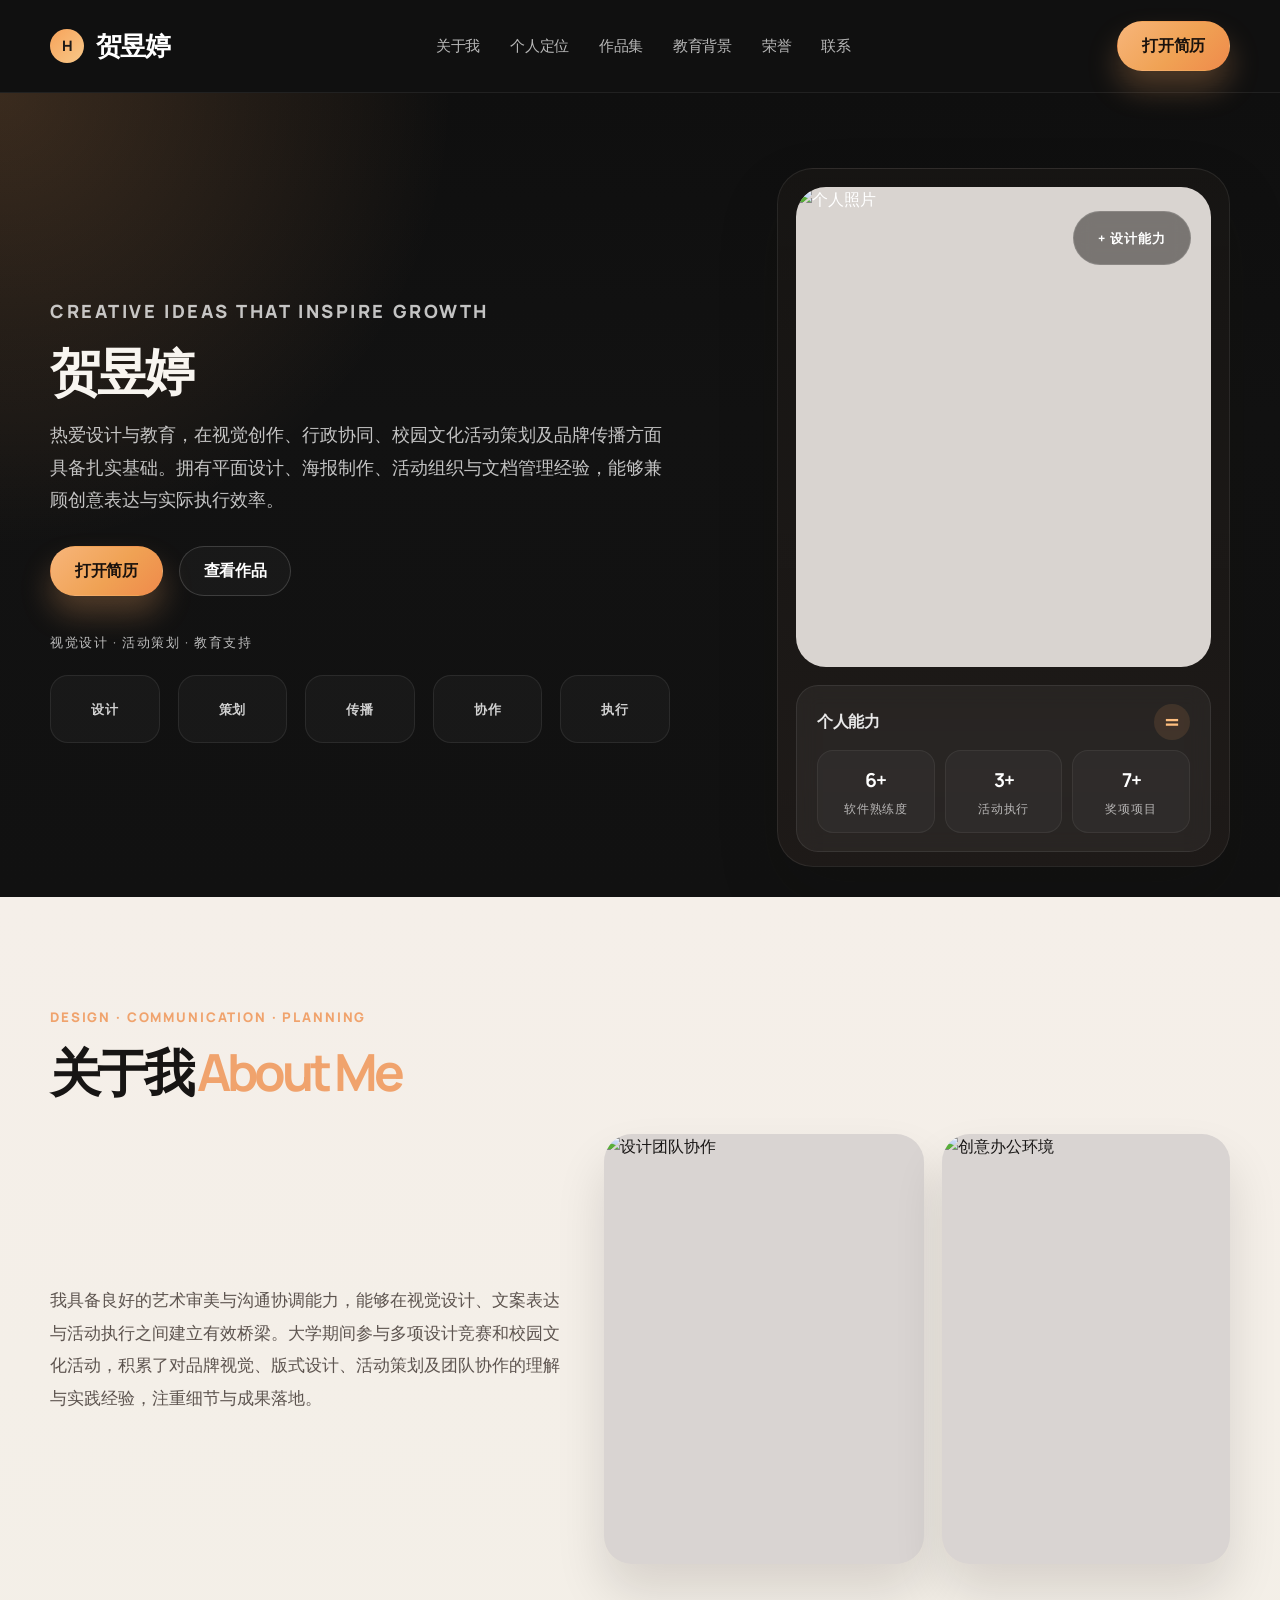
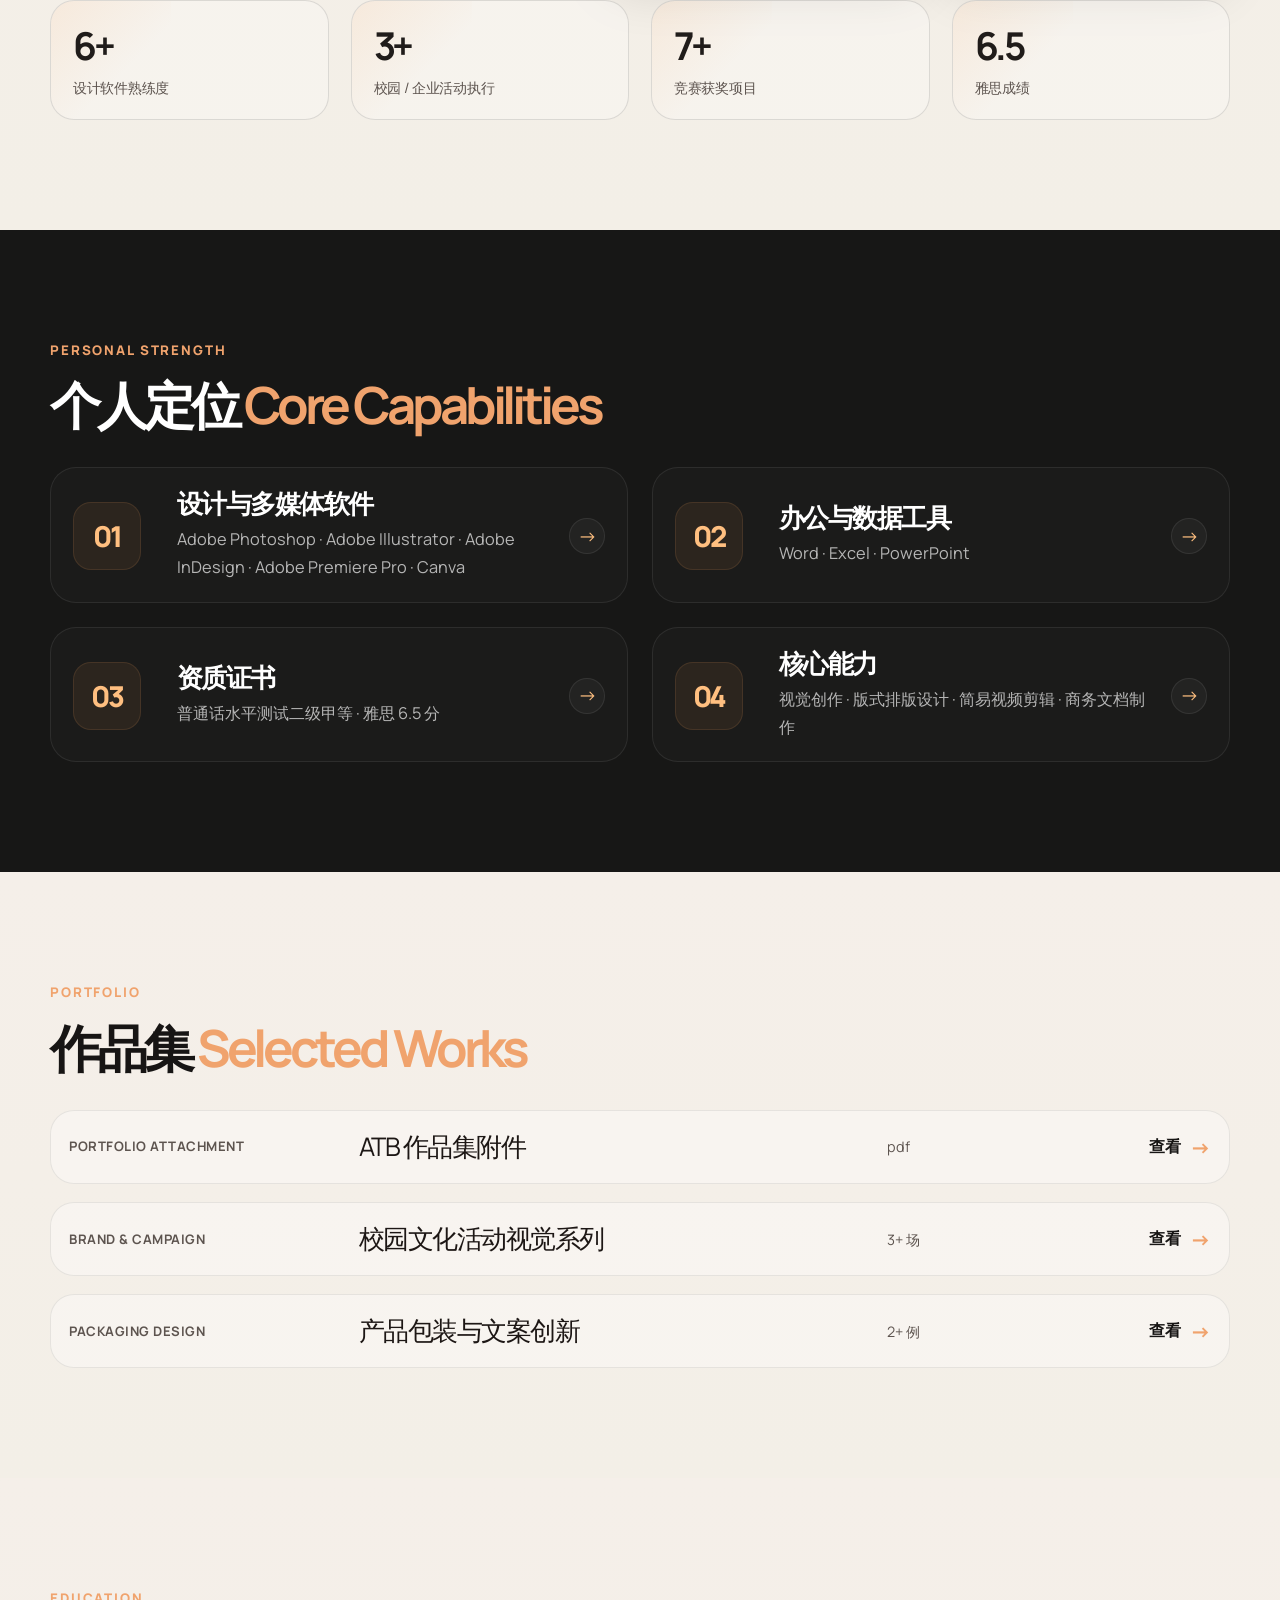
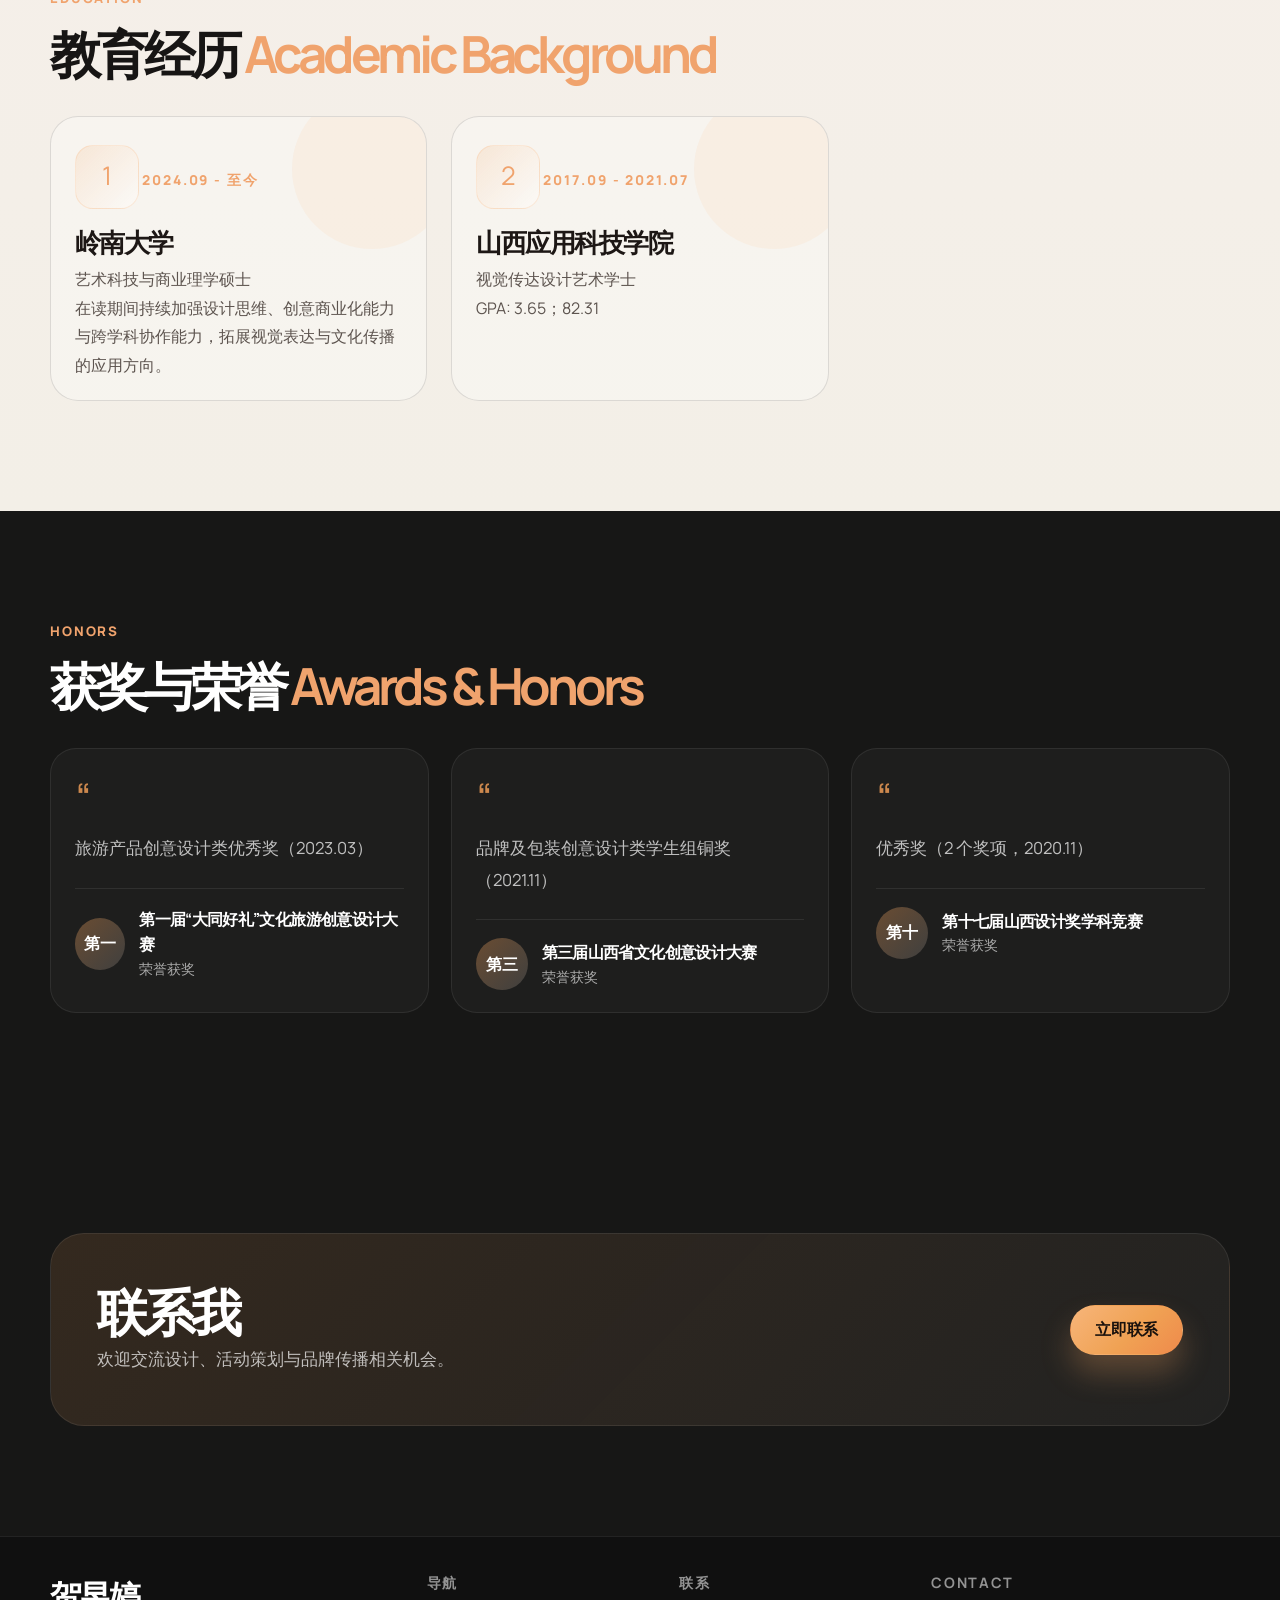
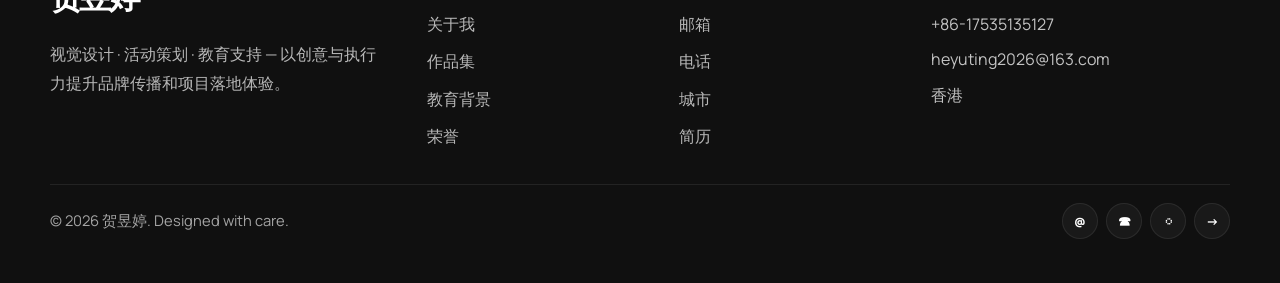
==== cv.html @ a44a6199 "Update cv landing page" ====
<!doctype html>
<html lang="zh-CN">
<head>
  <meta charset="UTF-8" />
  <meta name="viewport" content="width=device-width, initial-scale=1.0" />
  <title>Ritovex — Creative Agency</title>
  <meta name="description" content="Creative agency landing page recreation inspired by ritovex.webflow.io." />
  <link rel="preconnect" href="https://fonts.googleapis.com">
  <link rel="preconnect" href="https://fonts.gstatic.com" crossorigin>
  <link href="https://fonts.googleapis.com/css2?family=Manrope:wght@400;500;600;700;800&display=swap" rel="stylesheet">
  <style>
    :root {
      --bg: #111111;
      --bg-2: #191919;
      --panel: #f3efe7;
      --panel-2: #ece1d8;
      --card: #f7f3ee;
      --text: #171514;
      --text-soft: #5d544f;
      --muted: #a7a29d;
      --line: rgba(23, 21, 20, 0.12);
      --orange: #f7a35a;
      --orange-2: #f0a36d;
      --orange-3: #ffbf80;
      --white: #ffffff;
      --shadow: 0 28px 60px rgba(16, 14, 13, 0.18);
      --radius-xl: 32px;
      --radius-lg: 24px;
      --radius-md: 18px;
      --container: 1180px;
    }

    * { box-sizing: border-box; }

    html {
      scroll-behavior: smooth;
    }

    body {
      margin: 0;
      font-family: 'Manrope', 'PingFang SC', 'Microsoft YaHei', sans-serif;
      background: var(--bg);
      color: var(--white);
      line-height: 1.6;
    }

    a {
      color: inherit;
      text-decoration: none;
    }

    img {
      display: block;
      width: 100%;
      max-width: 100%;
    }

    .container {
      width: min(var(--container), calc(100% - 40px));
      margin: 0 auto;
    }

    .page-shell {
      min-height: 100vh;
      background: var(--bg);
    }

    .topbar {
      position: sticky;
      top: 0;
      z-index: 30;
      background: rgba(17, 17, 17, 0.8);
      backdrop-filter: blur(16px);
      border-bottom: 1px solid rgba(255, 255, 255, 0.07);
    }

    .nav {
      min-height: 92px;
      display: flex;
      align-items: center;
      justify-content: space-between;
      gap: 20px;
    }

    .brand {
      display: inline-flex;
      align-items: center;
      gap: 12px;
      font-size: 1.6rem;
      font-weight: 800;
      letter-spacing: -0.06em;
    }

    .brand-mark {
      display: inline-flex;
      align-items: center;
      justify-content: center;
      width: 34px;
      height: 34px;
      border-radius: 50%;
      background: linear-gradient(135deg, var(--orange), #f7c889);
      color: #1e1a17;
      font-size: 0.9rem;
      font-weight: 900;
    }

    .main-nav {
      display: flex;
      align-items: center;
      gap: 30px;
      color: rgba(255, 255, 255, 0.8);
      font-size: 0.95rem;
      letter-spacing: -0.02em;
    }

    .main-nav a {
      opacity: 0.88;
      transition: opacity 0.2s ease;
    }

    .main-nav a:hover,
    .main-nav a:focus-visible {
      opacity: 1;
    }

    .button,
    .button-secondary {
      display: inline-flex;
      align-items: center;
      justify-content: center;
      min-height: 50px;
      padding: 0 24px;
      border-radius: 999px;
      font-weight: 700;
      transition: transform 0.2s ease, box-shadow 0.2s ease;
      border: 1px solid transparent;
      letter-spacing: -0.02em;
    }

    .button {
      background: linear-gradient(135deg, #f7b57a, #f0a254 55%, #ef8a4b);
      color: #1a120d;
      box-shadow: 0 18px 30px rgba(241, 167, 99, 0.28);
    }

    .button-secondary {
      border-color: rgba(255, 255, 255, 0.16);
      background: rgba(255,255,255,0.03);
      color: var(--white);
    }

    .button:hover,
    .button-secondary:hover,
    .button:focus-visible,
    .button-secondary:focus-visible {
      transform: translateY(-1px);
    }

    .hero {
      position: relative;
      overflow: hidden;
      background:
        radial-gradient(circle at top left, rgba(255, 170, 98, 0.18), transparent 30%),
        linear-gradient(180deg, #0f0f0f 0%, #121212 40%, #111111 100%);
      padding: 54px 0 30px;
    }

    .hero::before {
      content: "";
      position: absolute;
      inset: auto 0 0;
      height: 120px;
      background: linear-gradient(180deg, rgba(17,17,17,0), rgba(17,17,17,0.85));
      pointer-events: none;
    }

    .hero-inner {
      display: grid;
      grid-template-columns: minmax(0, 1.2fr) minmax(320px, 0.8fr);
      gap: clamp(24px, 4vw, 48px);
      align-items: center;
      position: relative;
      z-index: 1;
    }

    .hero-copy {
      max-width: 620px;
      width: 100%;
    }

    .eyebrow {
      margin: 0 0 18px;
      color: var(--orange-3);
      font-size: 0.88rem;
      font-weight: 800;
      letter-spacing: 0.14em;
      text-transform: uppercase;
    }

    .hero h1 {
      margin: 0;
      max-width: 640px;
      font-size: clamp(3rem, 4vw, 6rem);
      line-height: 0.94;
      letter-spacing: -0.08em;
      color: #f8f5f0;
    }

    .hero-copy p {
      max-width: 630px;
      margin-top: 24px;
      color: rgba(255,255,255,0.75);
      font-size: clamp(1rem, 1.5vw, 1.14rem);
      line-height: 1.8;
    }

    .hero-actions {
      display: flex;
      flex-wrap: wrap;
      gap: 16px;
      margin-top: 30px;
    }

    .hero-trust {
      margin-top: 36px;
      font-size: 0.82rem;
      letter-spacing: 0.12em;
      text-transform: uppercase;
      color: rgba(255,255,255,0.72);
    }

    .logo-grid {
      display: grid;
      grid-template-columns: repeat(5, minmax(70px, 1fr));
      gap: 18px;
      margin-top: 22px;
      max-width: 640px;
    }

    .logo-item {
      display: flex;
      align-items: center;
      justify-content: center;
      min-height: 68px;
      padding: 12px 16px;
      border-radius: 18px;
      background: rgba(255,255,255,0.03);
      border: 1px solid rgba(255,255,255,0.08);
      color: rgba(255,255,255,0.8);
      font-size: 0.82rem;
      font-weight: 700;
      letter-spacing: 0.06em;
      text-transform: uppercase;
    }

    .hero-visual {
      position: relative;
      min-height: 720px;
      display: flex;
      align-items: flex-end;
      justify-content: center;
      width: 100%;
    }

    .hero-card {
      position: relative;
      width: min(100%, 460px);
      min-height: 620px;
      margin-left: auto;
      padding: 18px 18px 14px;
      background: linear-gradient(180deg, rgba(24, 22, 20, 0.8), rgba(31, 27, 25, 0.96));
      border: 1px solid rgba(255,255,255,0.08);
      border-radius: 36px;
      box-shadow: var(--shadow);
      overflow: hidden;
    }

    .hero-card::before {
      content: "";
      position: absolute;
      inset: 18px 18px auto auto;
      width: 140px;
      height: 140px;
      border-radius: 36px;
      background: rgba(255,255,255,0.04);
      border: 1px solid rgba(255,255,255,0.08);
    }

    .hero-card-image {
      position: relative;
      z-index: 1;
      width: 100%;
      height: clamp(320px, 42vw, 480px);
      border-radius: 30px;
      overflow: hidden;
      background: #d9d4d0;
    }

    .hero-card-image img {
      width: 100%;
      height: 100%;
      object-fit: cover;
    }

    .hero-badge {
      position: absolute;
      top: 42px;
      right: 38px;
      z-index: 3;
      display: inline-flex;
      align-items: center;
      justify-content: center;
      min-width: 118px;
      min-height: 54px;
      padding: 0 18px;
      border-radius: 999px;
      background: rgba(18,15,14,0.48);
      border: 1px solid rgba(255,255,255,0.12);
      color: var(--white);
      font-size: 0.8rem;
      font-weight: 800;
      letter-spacing: 0.08em;
      text-transform: uppercase;
      backdrop-filter: blur(10px);
    }

    .mini-panel {
      position: relative;
      z-index: 2;
      margin-top: 18px;
      padding: 18px 20px;
      border-radius: 22px;
      background: rgba(255,255,255,0.05);
      border: 1px solid rgba(255,255,255,0.08);
      backdrop-filter: blur(10px);
    }

    .mini-panel-top {
      display: flex;
      align-items: center;
      justify-content: space-between;
      gap: 18px;
      color: rgba(255,255,255,0.9);
      font-weight: 700;
      letter-spacing: -0.03em;
    }

    .mini-panel-top .equals {
      display: inline-flex;
      align-items: center;
      justify-content: center;
      width: 36px;
      height: 36px;
      border-radius: 50%;
      background: rgba(247, 163, 90, 0.12);
      color: var(--orange-3);
      font-size: 1.5rem;
      line-height: 1;
    }

    .mini-panel-body {
      margin-top: 10px;
      display: grid;
      grid-template-columns: repeat(3, 1fr);
      gap: 10px;
    }

    .mini-stat {
      padding: 14px 12px;
      border-radius: 16px;
      background: rgba(255,255,255,0.03);
      border: 1px solid rgba(255,255,255,0.06);
      text-align: center;
    }

    .mini-stat strong {
      display: block;
      font-size: 1.2rem;
      letter-spacing: -0.05em;
      color: var(--white);
    }

    .mini-stat span {
      display: block;
      margin-top: 4px;
      color: rgba(255,255,255,0.66);
      font-size: 0.72rem;
      letter-spacing: 0.08em;
      text-transform: uppercase;
    }

    section.section {
      padding: 110px 0;
    }

    .section-sand {
      background: linear-gradient(180deg, #f5efe9 0%, #f3efe7 100%);
      color: var(--text);
    }

    .section-dark {
      background: #171716;
      color: var(--white);
    }

    .section-header {
      display: flex;
      align-items: end;
      justify-content: space-between;
      gap: 24px;
      margin-bottom: 38px;
    }

    .section-kicker {
      margin: 0 0 18px;
      color: var(--orange-2);
      font-size: 0.83rem;
      font-weight: 800;
      letter-spacing: 0.14em;
      text-transform: uppercase;
    }

    .section-header h2 {
      margin: 0;
      font-size: clamp(2.5rem, 4vw, 4rem);
      line-height: 0.98;
      letter-spacing: -0.08em;
      color: inherit;
    }

    .section-header h2 span {
      display: inline-block;
      color: var(--orange-2);
    }

    .about-grid {
      display: grid;
      grid-template-columns: 0.9fr 1.1fr;
      gap: 42px;
      align-items: center;
    }

    .about-copy {
      color: var(--text-soft);
      font-size: 1.08rem;
      line-height: 1.9;
    }

    .about-copy p {
      margin: 0;
    }

    .image-stack {
      display: grid;
      grid-template-columns: 1fr 0.9fr;
      gap: 18px;
      align-items: stretch;
    }

    .image-stack figure {
      margin: 0;
      border-radius: 28px;
      overflow: hidden;
      box-shadow: 0 28px 50px rgba(15, 12, 11, 0.12);
      background: #d9d4d2;
    }

    .image-stack img {
      height: 100%;
      min-height: 300px;
      object-fit: cover;
    }

    .image-stack .tall {
      min-height: 430px;
    }

    .stat-grid {
      display: grid;
      grid-template-columns: repeat(4, minmax(0, 1fr));
      gap: 22px;
      margin-top: 36px;
    }

    .stat-card {
      position: relative;
      padding: 26px 22px 20px;
      border: 1px solid var(--line);
      border-radius: 24px;
      background: rgba(255,255,255,0.28);
      color: var(--text);
      overflow: hidden;
    }

    .stat-card::before {
      content: "";
      position: absolute;
      inset: 0 auto auto 0;
      width: 120px;
      height: 120px;
      background: linear-gradient(135deg, rgba(247,163,90,0.12), transparent 60%);
      pointer-events: none;
    }

    .stat-card strong {
      position: relative;
      display: block;
      font-size: clamp(2.2rem, 3vw, 3rem);
      line-height: 1;
      letter-spacing: -0.08em;
      color: #201c1a;
    }

    .stat-card span {
      position: relative;
      display: block;
      margin-top: 10px;
      font-size: 0.9rem;
      color: var(--text-soft);
      letter-spacing: -0.02em;
    }

    .service-list {
      display: grid;
      grid-template-columns: repeat(2, minmax(0, 1fr));
      gap: 24px;
    }

    .service-item {
      display: grid;
      grid-template-columns: 84px 1fr auto;
      gap: 20px;
      align-items: center;
      padding: 22px 22px 20px;
      border-radius: 26px;
      border: 1px solid rgba(255,255,255,0.08);
      background: rgba(255,255,255,0.02);
    }

    .service-index {
      display: inline-flex;
      align-items: center;
      justify-content: center;
      width: 68px;
      height: 68px;
      border-radius: 18px;
      font-size: 1.8rem;
      font-weight: 800;
      letter-spacing: -0.08em;
      color: var(--orange-3);
      background: rgba(247,163,90,0.08);
      border: 1px solid rgba(247,163,90,0.12);
    }

    .service-item h3 {
      margin: 0 0 8px;
      font-size: clamp(1.4rem, 2vw, 2rem);
      line-height: 1.1;
      letter-spacing: -0.06em;
    }

    .service-item p {
      margin: 0;
      color: rgba(255,255,255,0.68);
      line-height: 1.7;
      font-size: 1.02rem;
    }

    .service-arrow {
      display: inline-flex;
      align-items: center;
      justify-content: center;
      width: 36px;
      height: 36px;
      border-radius: 50%;
      font-size: 1.2rem;
      background: rgba(255,255,255,0.04);
      border: 1px solid rgba(255,255,255,0.08);
      color: var(--orange-3);
    }

    .portfolio-list {
      display: grid;
      gap: 18px;
    }

    .portfolio-row {
      display: grid;
      grid-template-columns: 0.8fr 1.5fr 0.6fr 0.3fr;
      gap: 18px;
      align-items: center;
      padding: 22px 18px;
      border-radius: 24px;
      border: 1px solid rgba(23,21,20,0.08);
      background: rgba(255,255,255,0.35);
      color: var(--text);
    }

    .portfolio-row strong {
      color: #201d1b;
      font-size: 1.1rem;
    }

    .portfolio-row .type {
      color: var(--text-soft);
      font-weight: 700;
      letter-spacing: 0.04em;
      text-transform: uppercase;
      font-size: 0.82rem;
    }

    .portfolio-row .meta {
      color: var(--text-soft);
      font-size: 0.9rem;
    }

    .portfolio-row .title {
      font-size: clamp(1.5rem, 2vw, 2.1rem);
      line-height: 1.1;
      letter-spacing: -0.06em;
      color: #1d1715;
    }

    .portfolio-row .summary {
      color: var(--text-soft);
      line-height: 1.7;
      font-size: 1rem;
    }

    .portfolio-row .cta {
      display: flex;
      justify-content: flex-end;
    }

    .text-link {
      display: inline-flex;
      align-items: center;
      gap: 10px;
      color: var(--text);
      font-weight: 800;
      letter-spacing: -0.03em;
    }

    .text-link::after {
      content: "→";
      color: var(--orange-2);
      font-size: 1.3rem;
      line-height: 1;
    }

    .process-grid {
      display: grid;
      grid-template-columns: repeat(3, minmax(0, 1fr));
      gap: 24px;
    }

    .process-card {
      position: relative;
      padding: 28px 24px 20px;
      border-radius: 28px;
      background: rgba(255,255,255,0.3);
      border: 1px solid var(--line);
      color: var(--text);
      overflow: hidden;
    }

    .process-card::before {
      content: "";
      position: absolute;
      width: 160px;
      height: 160px;
      right: -26px;
      top: -28px;
      border-radius: 50%;
      background: rgba(247,163,90,0.08);
      pointer-events: none;
    }

    .process-icon {
      position: relative;
      z-index: 1;
      display: inline-flex;
      align-items: center;
      justify-content: center;
      width: 64px;
      height: 64px;
      border-radius: 18px;
      background: linear-gradient(135deg, rgba(247,163,90,0.16), rgba(255,255,255,0.5));
      border: 1px solid rgba(247,163,90,0.18);
      color: var(--orange-2);
      font-size: 1.6rem;
      margin-bottom: 20px;
    }

    .process-step {
      position: relative;
      z-index: 1;
      display: inline-block;
      margin-bottom: 8px;
      color: var(--orange-2);
      font-size: 0.85rem;
      font-weight: 800;
      letter-spacing: 0.14em;
      text-transform: uppercase;
    }

    .process-card h3 {
      position: relative;
      z-index: 1;
      margin: 0 0 8px;
      font-size: clamp(1.6rem, 2vw, 2.1rem);
      line-height: 1.1;
      letter-spacing: -0.06em;
      color: #1d1715;
    }

    .process-card p {
      position: relative;
      z-index: 1;
      margin: 0;
      color: var(--text-soft);
      line-height: 1.8;
      font-size: 1rem;
    }

    .testimonial-grid {
      display: grid;
      grid-template-columns: repeat(3, minmax(0, 1fr));
      gap: 22px;
    }

    .testimonial-card {
      padding: 28px 24px 22px;
      border-radius: 26px;
      background: rgba(255,255,255,0.03);
      border: 1px solid rgba(255,255,255,0.08);
      color: rgba(255,255,255,0.8);
    }

    .quote-mark {
      font-size: 2.8rem;
      line-height: 1;
      color: rgba(247,163,90,0.8);
      margin-bottom: 10px;
    }

    .testimonial-card p {
      margin: 0;
      font-size: 1.04rem;
      line-height: 1.9;
      color: rgba(255,255,255,0.72);
    }

    .testimonial-person {
      display: flex;
      align-items: center;
      gap: 14px;
      margin-top: 24px;
      padding-top: 18px;
      border-top: 1px solid rgba(255,255,255,0.08);
    }

    .avatar {
      display: inline-flex;
      align-items: center;
      justify-content: center;
      width: 52px;
      height: 52px;
      border-radius: 50%;
      background: linear-gradient(135deg, rgba(247,163,90,0.35), rgba(255,255,255,0.15));
      color: var(--white);
      font-weight: 800;
    }

    .testimonial-person strong {
      display: block;
      color: var(--white);
      letter-spacing: -0.04em;
    }

    .testimonial-person span {
      display: block;
      color: rgba(255,255,255,0.62);
      font-size: 0.88rem;
    }

    .cta-panel {
      padding: 52px 46px;
      border-radius: 34px;
      background: linear-gradient(135deg, rgba(247,163,90,0.13), rgba(255,255,255,0.05));
      border: 1px solid rgba(255,255,255,0.08);
      color: var(--white);
    }

    .cta-panel-inner {
      display: flex;
      align-items: center;
      justify-content: space-between;
      gap: 22px;
    }

    .cta-panel h3 {
      margin: 0;
      font-size: clamp(2.2rem, 4vw, 3.4rem);
      line-height: 1;
      letter-spacing: -0.08em;
    }

    .cta-panel p {
      margin: 8px 0 0;
      color: rgba(255,255,255,0.7);
      font-size: 1.05rem;
    }

    .site-footer {
      background: #101010;
      border-top: 1px solid rgba(255,255,255,0.08);
      padding: 34px 0 44px;
    }

    .footer-grid {
      display: grid;
      grid-template-columns: 1.4fr 0.9fr 0.9fr 1.2fr;
      gap: 28px;
      align-items: start;
    }

    .footer-brand {
      font-size: 2rem;
      font-weight: 800;
      letter-spacing: -0.08em;
    }

    .footer-grid h4 {
      margin: 0 0 18px;
      font-size: 0.9rem;
      letter-spacing: 0.12em;
      text-transform: uppercase;
      color: rgba(255,255,255,0.55);
    }

    .footer-links {
      list-style: none;
      margin: 0;
      padding: 0;
      display: grid;
      gap: 12px;
      color: rgba(255,255,255,0.7);
    }

    .footer-contact {
      display: grid;
      gap: 10px;
      color: rgba(255,255,255,0.75);
    }

    .footer-bottom {
      display: flex;
      align-items: center;
      justify-content: space-between;
      gap: 16px;
      margin-top: 34px;
      padding-top: 18px;
      border-top: 1px solid rgba(255,255,255,0.08);
      color: rgba(255,255,255,0.62);
      font-size: 0.92rem;
    }

    .socials {
      display: flex;
      gap: 8px;
    }

    .socials a {
      display: inline-flex;
      align-items: center;
      justify-content: center;
      width: 36px;
      height: 36px;
      border-radius: 50%;
      background: rgba(255,255,255,0.04);
      border: 1px solid rgba(255,255,255,0.08);
      color: var(--white);
      font-size: 0.8rem;
      font-weight: 800;
    }

    @media (max-width: 980px) {
      .nav {
        flex-wrap: wrap;
        justify-content: center;
        padding: 16px 0;
      }

      .main-nav {
        flex-wrap: wrap;
        justify-content: center;
      }

      .hero-inner {
        grid-template-columns: minmax(0, 1.08fr) minmax(280px, 0.92fr);
      }

      .about-grid,
      .service-list,
      .testimonial-grid,
      .process-grid,
      .footer-grid,
      .cta-panel-inner {
        grid-template-columns: 1fr;
      }

      .hero-copy {
        margin-bottom: 0;
      }

      .hero-visual {
        min-height: initial;
      }

      .portfolio-row {
        grid-template-columns: 1fr 1fr;
      }

      .portfolio-row .cta {
        justify-content: flex-start;
      }
    }

    @media (max-width: 820px) {
      .hero-inner {
        grid-template-columns: 1fr;
      }

      .hero-copy {
        max-width: 100%;
      }

      .hero-card {
        margin-left: 0;
      }
    }

    @media (max-width: 640px) {
      .button,
      .button-secondary {
        width: 100%;
      }

      .hero-actions {
        display: grid;
      }

      .logo-grid {
        grid-template-columns: repeat(2, minmax(80px, 1fr));
      }

      .stat-grid,
      .service-list,
      .process-grid,
      .testimonial-grid {
        grid-template-columns: 1fr;
      }

      .portfolio-row {
        grid-template-columns: 1fr;
      }

      .cta-panel {
        padding: 36px 22px;
      }

      .footer-bottom {
        flex-direction: column;
        align-items: flex-start;
      }
    }
  </style>
</head>
<body>
  <div class="page-shell">
    <header class="topbar">
      <div class="container nav">
        <a href="#" class="brand" aria-label="Ritovex home">
          <span class="brand-mark">H</span>
          <span class="brand-name">贺昱婷</span>
        </a>

        <nav class="main-nav" aria-label="Main navigation">
          <a href="#about">关于我</a>
          <a href="#services">个人定位</a>
          <a href="#portfolio">作品集</a>
          <a href="#process">教育背景</a>
          <a href="#testimonials">荣誉</a>
          <a href="#contact">联系</a>
        </nav>

        <a href="#contact" class="button">打开简历</a>
      </div>
    </header>

    <main>
      <section class="hero">
        <div class="container hero-inner">
          <div class="hero-copy">
            <p class="eyebrow">Creative Ideas That Inspire Growth</p>
            <h1 class="site-name">贺昱婷</h1>
            <p class="hero-intro">
              热爱设计与教育，在视觉创作、行政协同、校园文化活动策划及品牌传播方面具备扎实基础。拥有平面设计、海报制作、活动组织与文档管理经验，能够兼顾创意表达与实际执行效率。
            </p>

            <div class="hero-actions">
              <a href="#contact" class="button">打开简历</a>
              <a href="#portfolio" class="button-secondary">查看作品</a>
            </div>

            <div class="hero-trust">视觉设计 · 活动策划 · 教育支持</div>
            <div class="logo-grid" aria-label="个人标签">
              <div class="logo-item">设计</div>
              <div class="logo-item">策划</div>
              <div class="logo-item">传播</div>
              <div class="logo-item">协作</div>
              <div class="logo-item">执行</div>
            </div>
          </div>

          <div class="hero-visual" aria-label="个人展示图像">
            <div class="hero-card">
              <div class="hero-badge">+ 设计能力</div>
              <div class="hero-card-image">
                <img src="./证件照.jpg" alt="个人照片" />
              </div>

              <div class="mini-panel">
                <div class="mini-panel-top">
                  <span>个人能力</span>
                  <span class="equals">=</span>
                </div>
                <div class="mini-panel-body">
                  <div class="mini-stat">
                    <strong>6+</strong>
                    <span>软件熟练度</span>
                  </div>
                  <div class="mini-stat">
                    <strong>3+</strong>
                    <span>活动执行</span>
                  </div>
                  <div class="mini-stat">
                    <strong>7+</strong>
                    <span>奖项项目</span>
                  </div>
                </div>
              </div>
            </div>
          </div>
        </div>
      </section>

      <section class="section section-sand" id="about">
        <div class="container">
          <div class="section-header">
            <div>
              <p class="section-kicker">Design · Communication · Planning</p>
              <h2>关于我 <span>About Me</span></h2>
            </div>
          </div>

          <div class="about-grid">
            <div class="about-copy">
              <p>
                我具备良好的艺术审美与沟通协调能力，能够在视觉设计、文案表达与活动执行之间建立有效桥梁。大学期间参与多项设计竞赛和校园文化活动，积累了对品牌视觉、版式设计、活动策划及团队协作的理解与实践经验，注重细节与成果落地。
              </p>
            </div>

            <div class="image-stack" aria-label="个人作品示意">
              <figure>
                <img class="tall" src="https://images.unsplash.com/photo-1552664730-d307ca884978?auto=format&fit=crop&w=900&q=80" alt="设计团队协作" />
              </figure>
              <figure>
                <img src="https://images.unsplash.com/photo-1522202176988-66273c2fd55f?auto=format&fit=crop&w=900&q=80" alt="创意办公环境" />
              </figure>
            </div>
          </div>

          <div class="stat-grid">
            <div class="stat-card">
              <strong>6+</strong>
              <span>设计软件熟练度</span>
            </div>
            <div class="stat-card">
              <strong>3+</strong>
              <span>校园 / 企业活动执行</span>
            </div>
            <div class="stat-card">
              <strong>7+</strong>
              <span>竞赛获奖项目</span>
            </div>
            <div class="stat-card">
              <strong>6.5</strong>
              <span>雅思成绩</span>
            </div>
          </div>
        </div>
      </section>

      <section class="section section-dark" id="services">
        <div class="container">
          <div class="section-header">
            <div>
              <p class="section-kicker">Personal Strength</p>
              <h2>个人定位 <span>Core Capabilities</span></h2>
            </div>
          </div>

          <div class="service-list" id="skills-list"></div>
        </div>
      </section>

      <section class="section section-sand" id="portfolio">
        <div class="container">
          <div class="section-header">
            <div>
              <p class="section-kicker">Portfolio</p>
              <h2>作品集 <span>Selected Works</span></h2>
            </div>
          </div>

          <div class="portfolio-list" id="portfolio-list"></div>
        </div>
      </section>

      <section class="section section-sand" id="process">
        <div class="container">
          <div class="section-header">
            <div>
              <p class="section-kicker">Education</p>
              <h2>教育经历 <span>Academic Background</span></h2>
            </div>
          </div>

          <div class="process-grid" id="education-list"></div>
        </div>
      </section>

      <section class="section section-dark" id="testimonials">
        <div class="container">
          <div class="section-header">
            <div>
              <p class="section-kicker">Honors</p>
              <h2>获奖与荣誉 <span>Awards &amp; Honors</span></h2>
            </div>
          </div>

          <div class="testimonial-grid" id="honors-list"></div>
        </div>
      </section>

      <section class="section section-dark" id="contact">
        <div class="container">
          <div class="cta-panel">
            <div class="cta-panel-inner">
              <div>
                <h3>联系我</h3>
                <p>欢迎交流设计、活动策划与品牌传播相关机会。</p>
              </div>
              <a href="mailto:heyuting2026@163.com" class="button">立即联系</a>
            </div>
          </div>
        </div>
      </section>
    </main>

    <footer class="site-footer">
      <div class="container">
        <div class="footer-grid">
          <div>
            <div class="footer-brand">贺昱婷</div>
            <p style="color: rgba(255,255,255,0.7); margin-top: 18px; line-height: 1.8; max-width: 330px;">
              视觉设计 · 活动策划 · 教育支持 — 以创意与执行力提升品牌传播和项目落地体验。
            </p>
          </div>

          <div>
            <h4>导航</h4>
            <ul class="footer-links">
              <li>关于我</li>
              <li>作品集</li>
              <li>教育背景</li>
              <li>荣誉</li>
            </ul>
          </div>

          <div>
            <h4>联系</h4>
            <ul class="footer-links">
              <li>邮箱</li>
              <li>电话</li>
              <li>城市</li>
              <li>简历</li>
            </ul>
          </div>

          <div>
            <h4>Contact</h4>
            <div class="footer-contact">
              <span id="contact-phone">+86-17535135127</span>
              <span id="contact-email">heyuting2026@163.com</span>
              <span id="contact-city">香港</span>
            </div>
          </div>
        </div>

        <div class="footer-bottom">
          <span>© 2026 贺昱婷. Designed with care.</span>
          <div class="socials" aria-label="social media">
            <a href="mailto:heyuting2026@163.com" aria-label="Email">@</a>
            <a href="tel:+8617535135127" aria-label="Phone">☎</a>
            <a href="#portfolio" aria-label="Portfolio">◌</a>
            <a href="#contact" aria-label="Contact">→</a>
          </div>
        </div>
      </div>
    </footer>
  </div>

  <script src="./site-config.js"></script>
  <script>
    (function () {
      const data = window.CV_SITE_DATA || {};
      const profile = data.profile || {};
      const about = data.about || {};
      const skills = Array.isArray(data.skills) ? data.skills : [];
      const portfolio = Array.isArray(data.portfolio) ? data.portfolio : [];
      const education = Array.isArray(data.education) ? data.education : [];
      const honors = Array.isArray(data.honors) ? data.honors : [];
      const contact = data.contact || {};
      const resume = data.resume || {};

      document.title = (data.meta && data.meta.siteTitle) || '贺昱婷 - 作品集与简历';
      const metaDesc = document.querySelector('meta[name="description"]');
      if (metaDesc) {
        metaDesc.setAttribute('content', (data.meta && data.meta.description) || '个人作品集与简历');
      }

      const siteName = document.querySelector('.site-name');
      if (siteName) siteName.textContent = profile.name || '贺昱婷';

      const heroIntro = document.querySelector('.hero-intro');
      if (heroIntro) heroIntro.textContent = profile.intro || '';

      const brandName = document.querySelector('.brand-name');
      if (brandName) brandName.textContent = profile.name || '贺昱婷';

      const jobBadge = document.querySelector('.hero-trust');
      if (jobBadge) jobBadge.textContent = profile.title || '视觉设计 · 活动策划 · 教育支持';

      const resumeLink = document.querySelector('#contact a.button');
      if (resumeLink) resumeLink.href = resume.file || '#';

      const phoneEl = document.querySelector('#contact-phone');
      const emailEl = document.querySelector('#contact-email');
      const cityEl = document.querySelector('#contact-city');
      if (phoneEl) phoneEl.textContent = contact.phone || '';
      if (emailEl) emailEl.textContent = contact.email || '';
      if (cityEl) cityEl.textContent = contact.city || '';

      const skillsWrap = document.getElementById('skills-list');
      if (skillsWrap && skills.length) {
        skillsWrap.innerHTML = skills.map((skill, index) => `
          <article class="service-item">
            <div class="service-index">${String(index + 1).padStart(2, '0')}</div>
            <div>
              <h3>${(skill.title || '').replace(/&/g, '&amp;')}</h3>
              <p>${(skill.items || []).join(' · ')}</p>
            </div>
            <span class="service-arrow">→</span>
          </article>
        `).join('');
      }

      const portfolioWrap = document.getElementById('portfolio-list');
      if (portfolioWrap && portfolio.length) {
        portfolioWrap.innerHTML = portfolio.map((item) => `
          <article class="portfolio-row">
            <div class="type">${item.category || 'Portfolio'}</div>
            <div class="title">${item.title || ''}</div>
            <div class="meta">${(item.stats && item.stats[0] && item.stats[0].value) || '作品案例'}</div>
            <div class="cta"><a href="${item.href || '#'}" class="text-link">查看</a></div>
          </article>
        `).join('');
      }

      const educationWrap = document.getElementById('education-list');
      if (educationWrap && education.length) {
        educationWrap.innerHTML = education.map((item, index) => `
          <article class="process-card">
            <div class="process-icon">${index + 1}</div>
            <span class="process-step">${item.time || ''}</span>
            <h3>${item.name || ''}</h3>
            <p>${item.meta || ''}<br>${item.description || ''}</p>
          </article>
        `).join('');
      }

      const honorsWrap = document.getElementById('honors-list');
      if (honorsWrap && honors.length) {
        honorsWrap.innerHTML = honors.slice(0, 3).map((item) => `
          <article class="testimonial-card">
            <div class="quote-mark">“</div>
            <p>${item.text || ''}</p>
            <div class="testimonial-person">
              <div class="avatar">${(item.title || 'A').slice(0, 2)}</div>
              <div>
                <strong>${item.title || ''}</strong>
                <span>荣誉获奖</span>
              </div>
            </div>
          </article>
        `).join('');
      }
    })();
  </script>
</body>
</html>
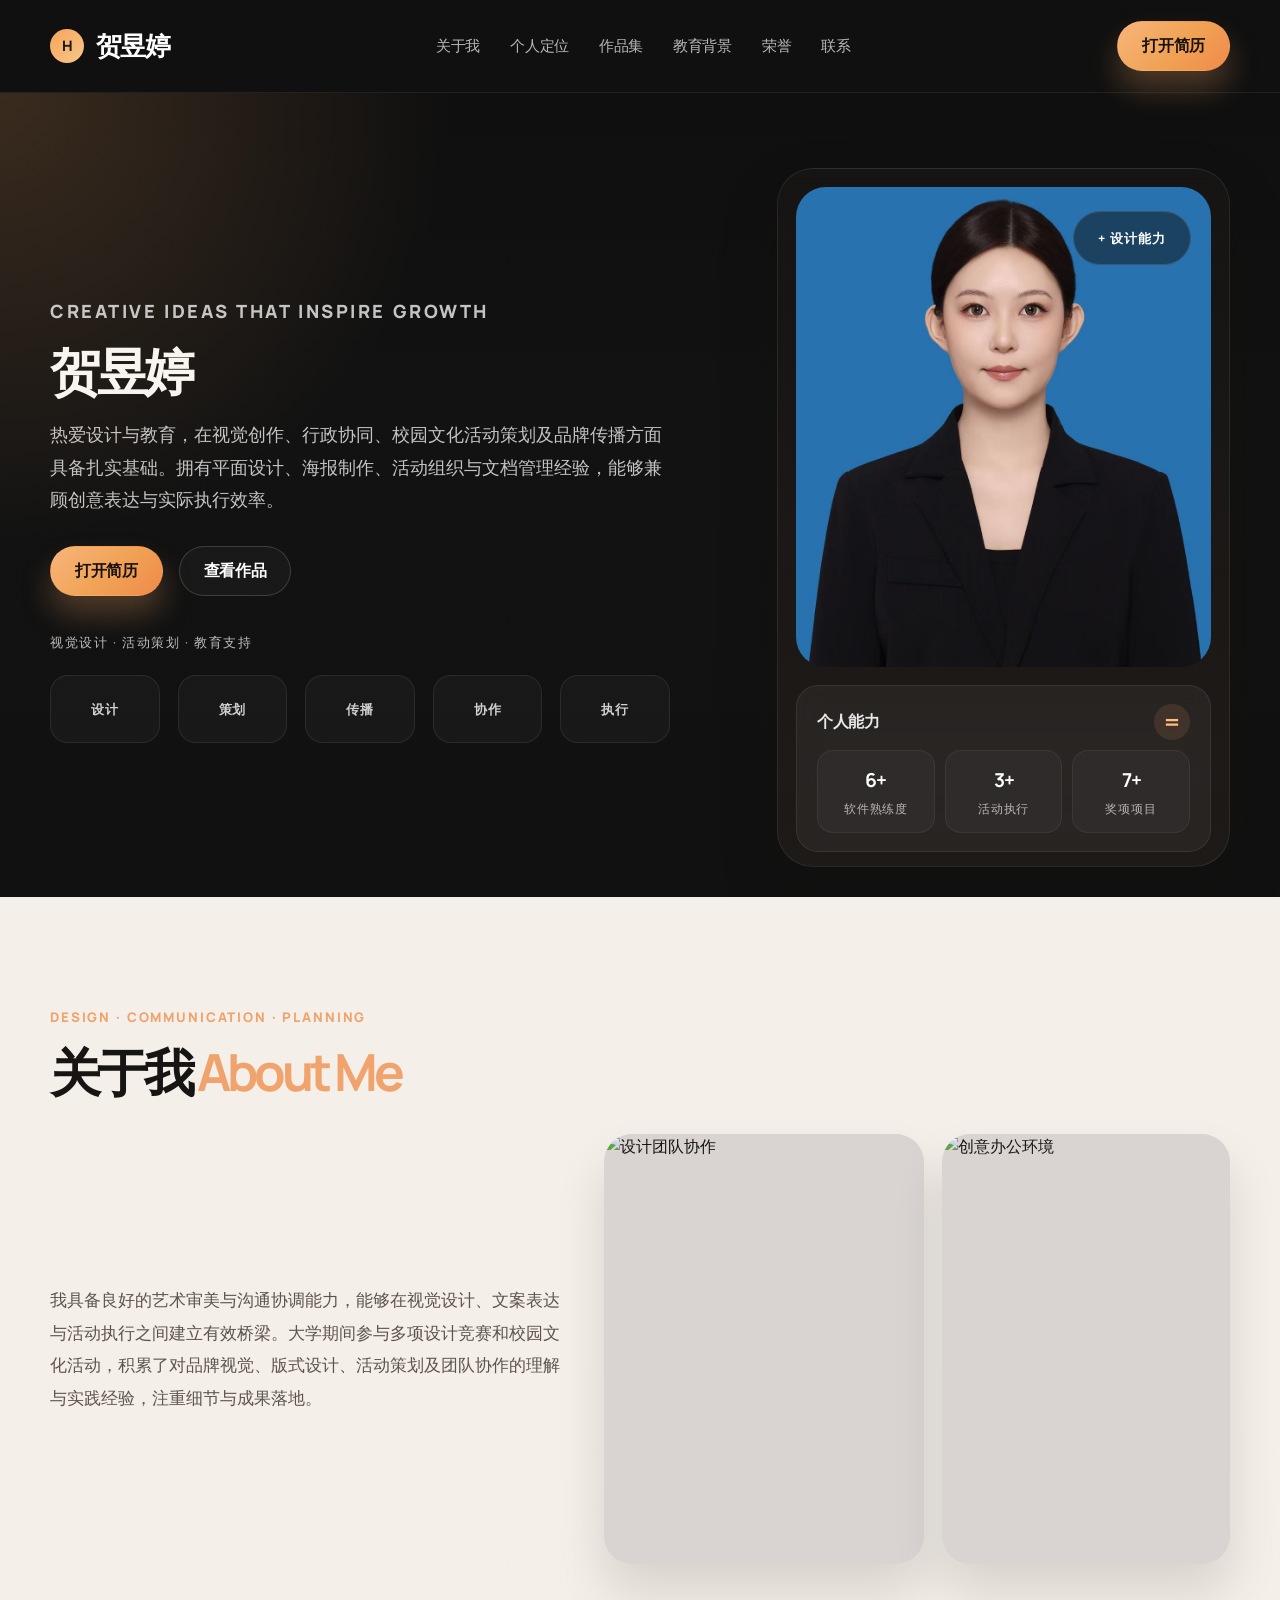
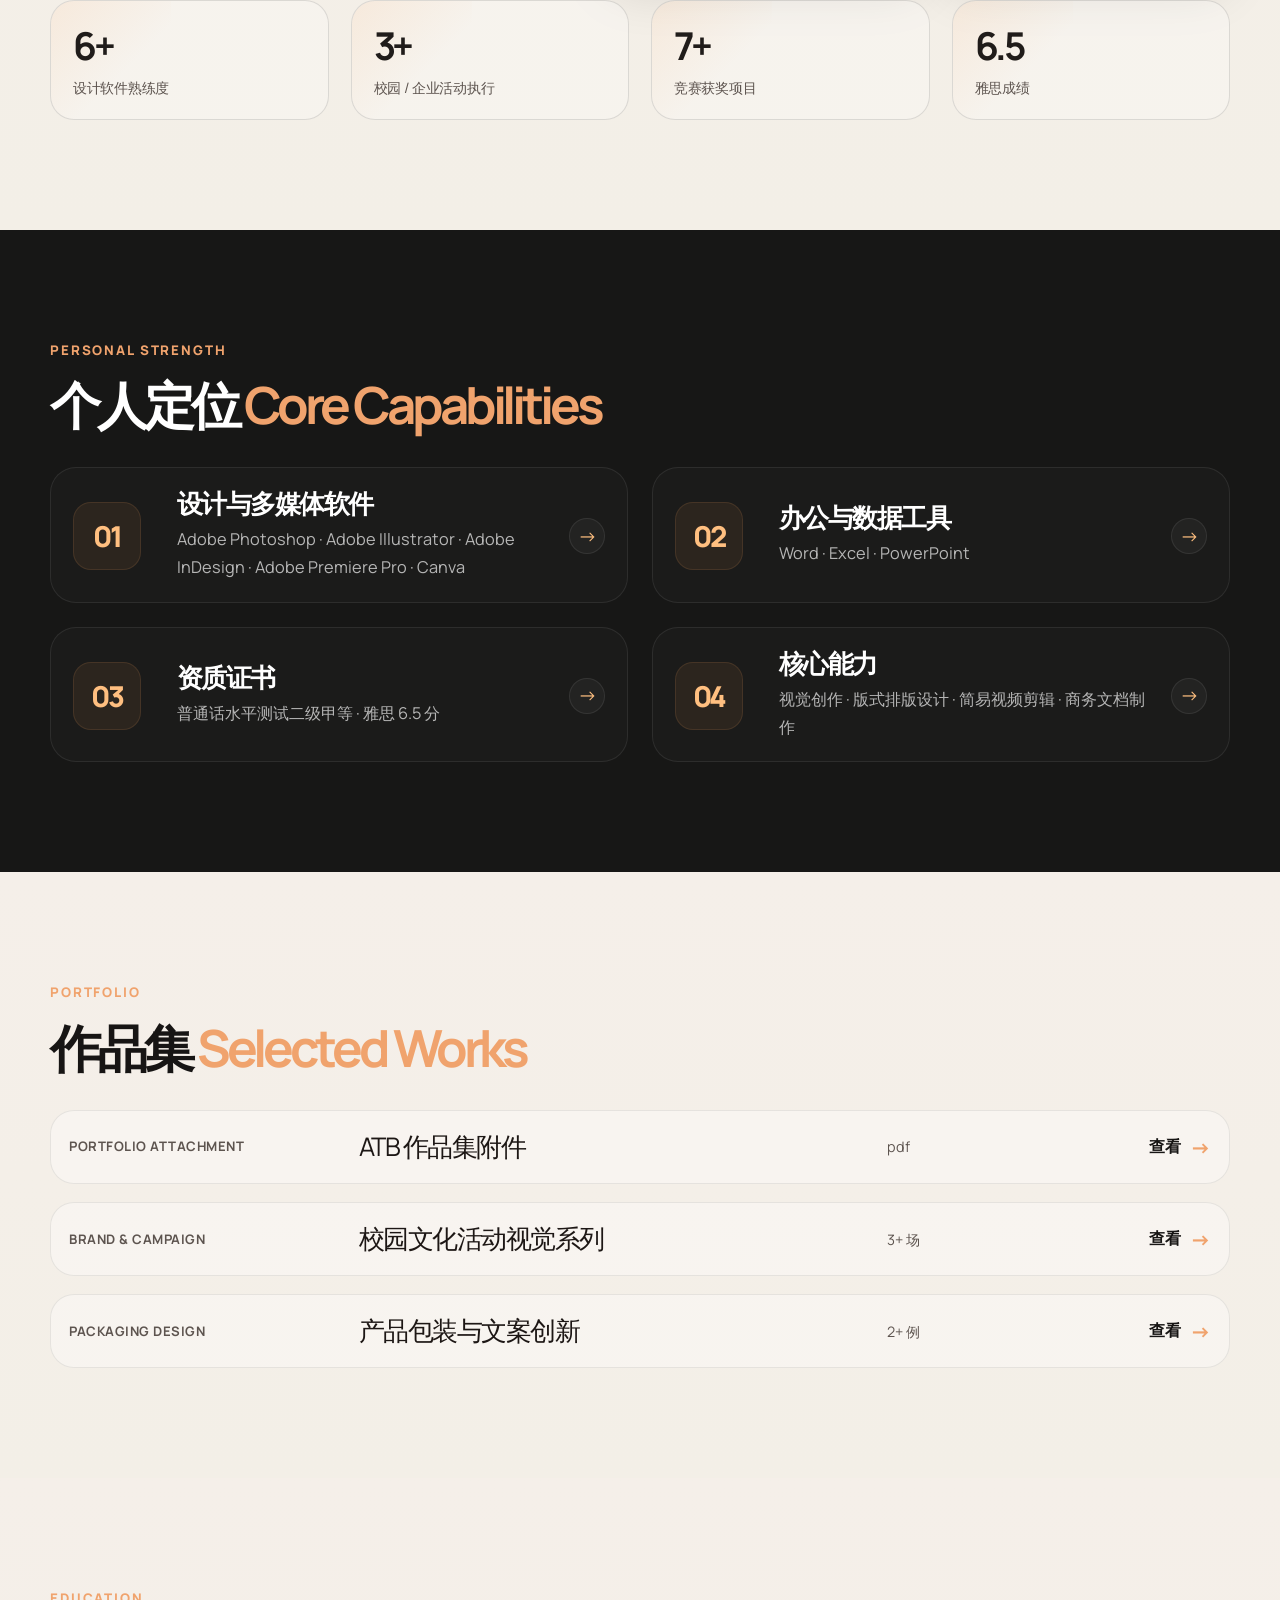
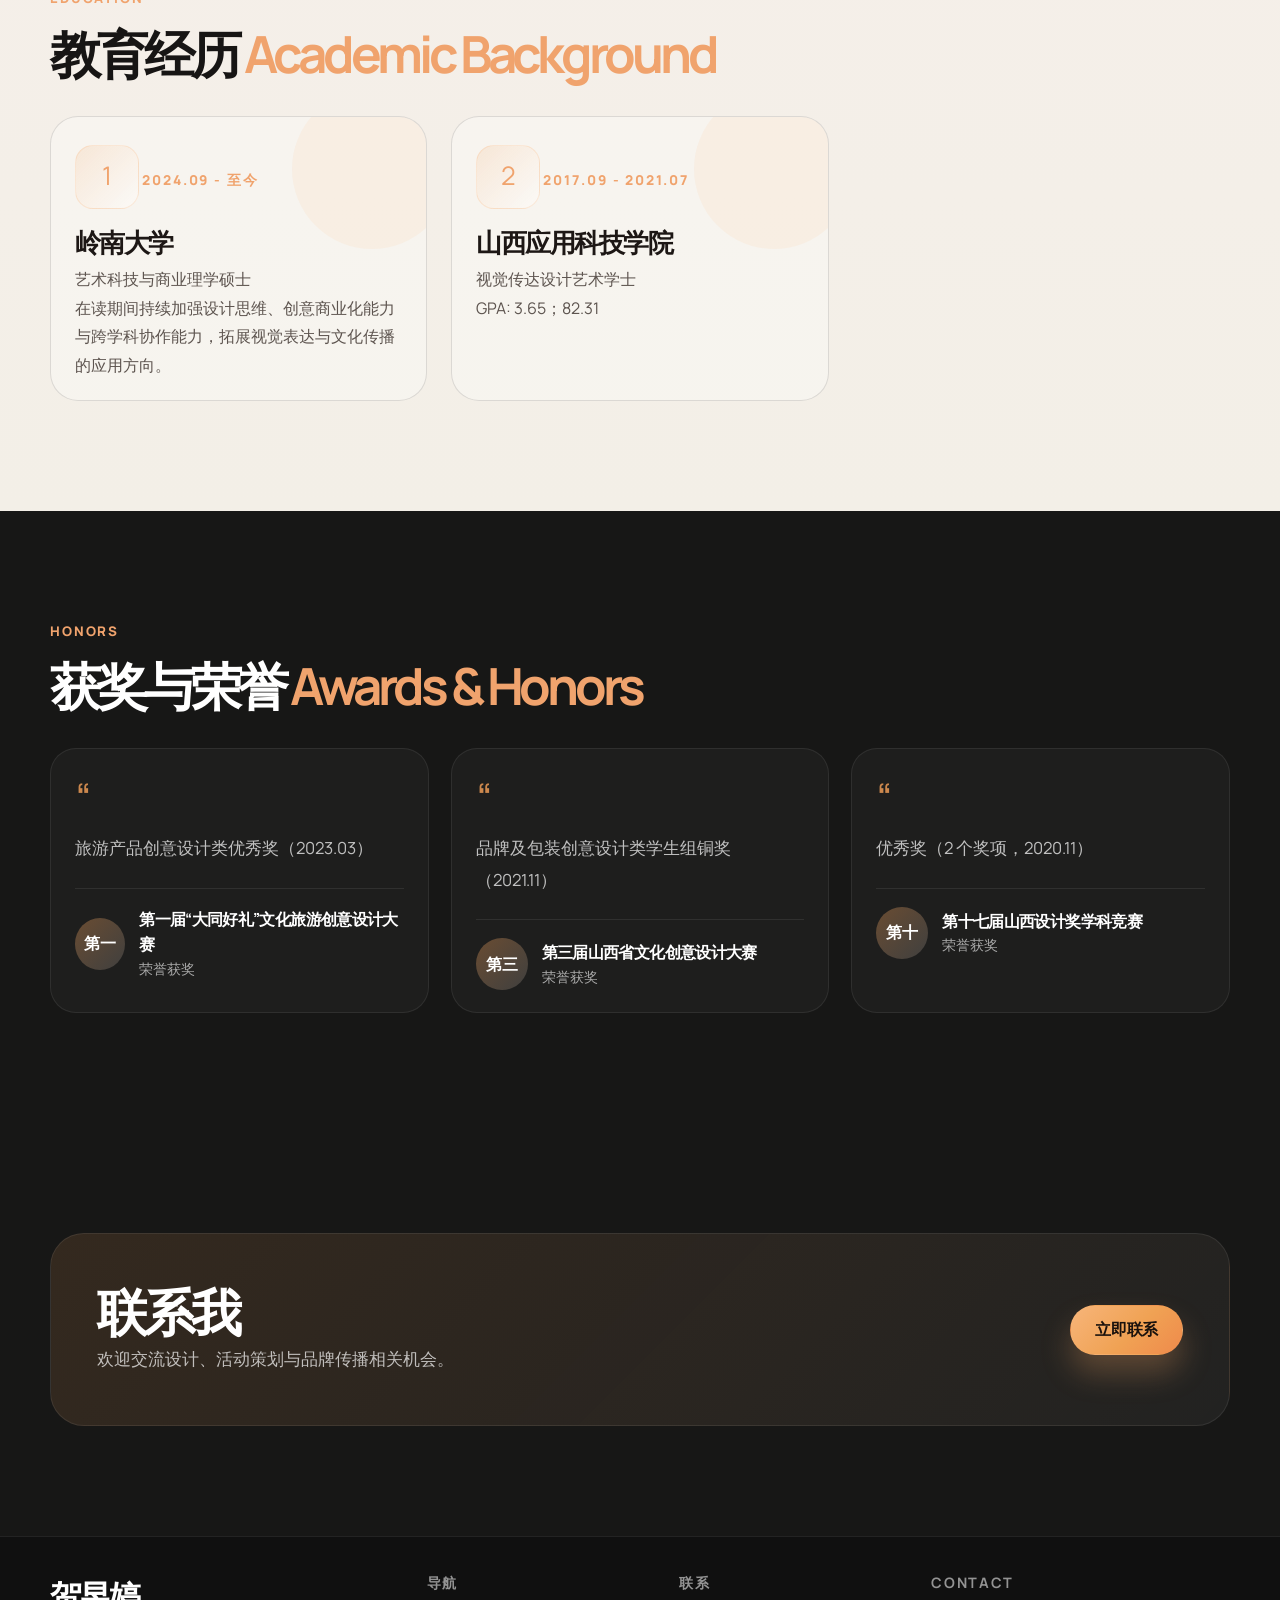
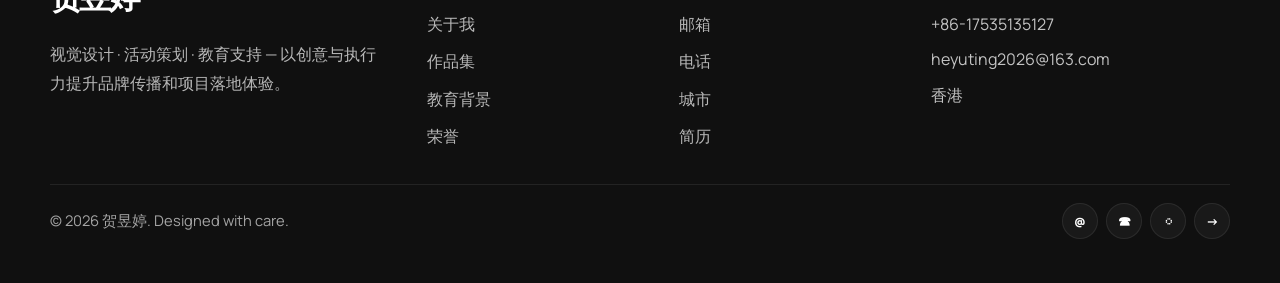
==== commit 9d1edfda: "Fix PDF links for resume and portfolio" ====
--- a/cv.html
+++ b/cv.html
@@ -995,7 +995,7 @@
           <a href="#contact">联系</a>
         </nav>
 
-        <a href="#contact" class="button">打开简历</a>
+        <a href="./%E8%B4%BA%E6%98%B1%E5%A9%B7%203062566.pdf" target="_blank" rel="noreferrer" class="button">打开简历</a>
       </div>
     </header>
 
@@ -1010,8 +1010,8 @@
             </p>
 
             <div class="hero-actions">
-              <a href="#contact" class="button">打开简历</a>
-              <a href="#portfolio" class="button-secondary">查看作品</a>
+              <a href="./%E8%B4%BA%E6%98%B1%E5%A9%B7%203062566.pdf" target="_blank" rel="noreferrer" class="button">打开简历</a>
+              <a href="./Atb%20%E4%BD%9C%E5%93%81%E9%9B%86_compressed.pdf" target="_blank" rel="noreferrer" class="button-secondary">查看作品</a>
             </div>
 
             <div class="hero-trust">视觉设计 · 活动策划 · 教育支持</div>
@@ -1254,8 +1254,22 @@
       const jobBadge = document.querySelector('.hero-trust');
       if (jobBadge) jobBadge.textContent = profile.title || '视觉设计 · 活动策划 · 教育支持';
 
-      const resumeLink = document.querySelector('#contact a.button');
-      if (resumeLink) resumeLink.href = resume.file || '#';
+      const resumeFile = resume.file || './%E8%B4%BA%E6%98%B1%E5%A9%B7%203062566.pdf';
+      const portfolioFile = (data.portfolio && data.portfolio[0] && data.portfolio[0].href) || './Atb%20%E4%BD%9C%E5%93%81%E9%9B%86_compressed.pdf';
+
+      document.querySelectorAll('a').forEach((link) => {
+        const text = (link.textContent || '').trim();
+        if (text.includes('打开简历')) {
+          link.href = resumeFile;
+          link.target = '_blank';
+          link.rel = 'noreferrer';
+        }
+        if (text.includes('查看作品')) {
+          link.href = portfolioFile;
+          link.target = '_blank';
+          link.rel = 'noreferrer';
+        }
+      });
 
       const phoneEl = document.querySelector('#contact-phone');
       const emailEl = document.querySelector('#contact-email');
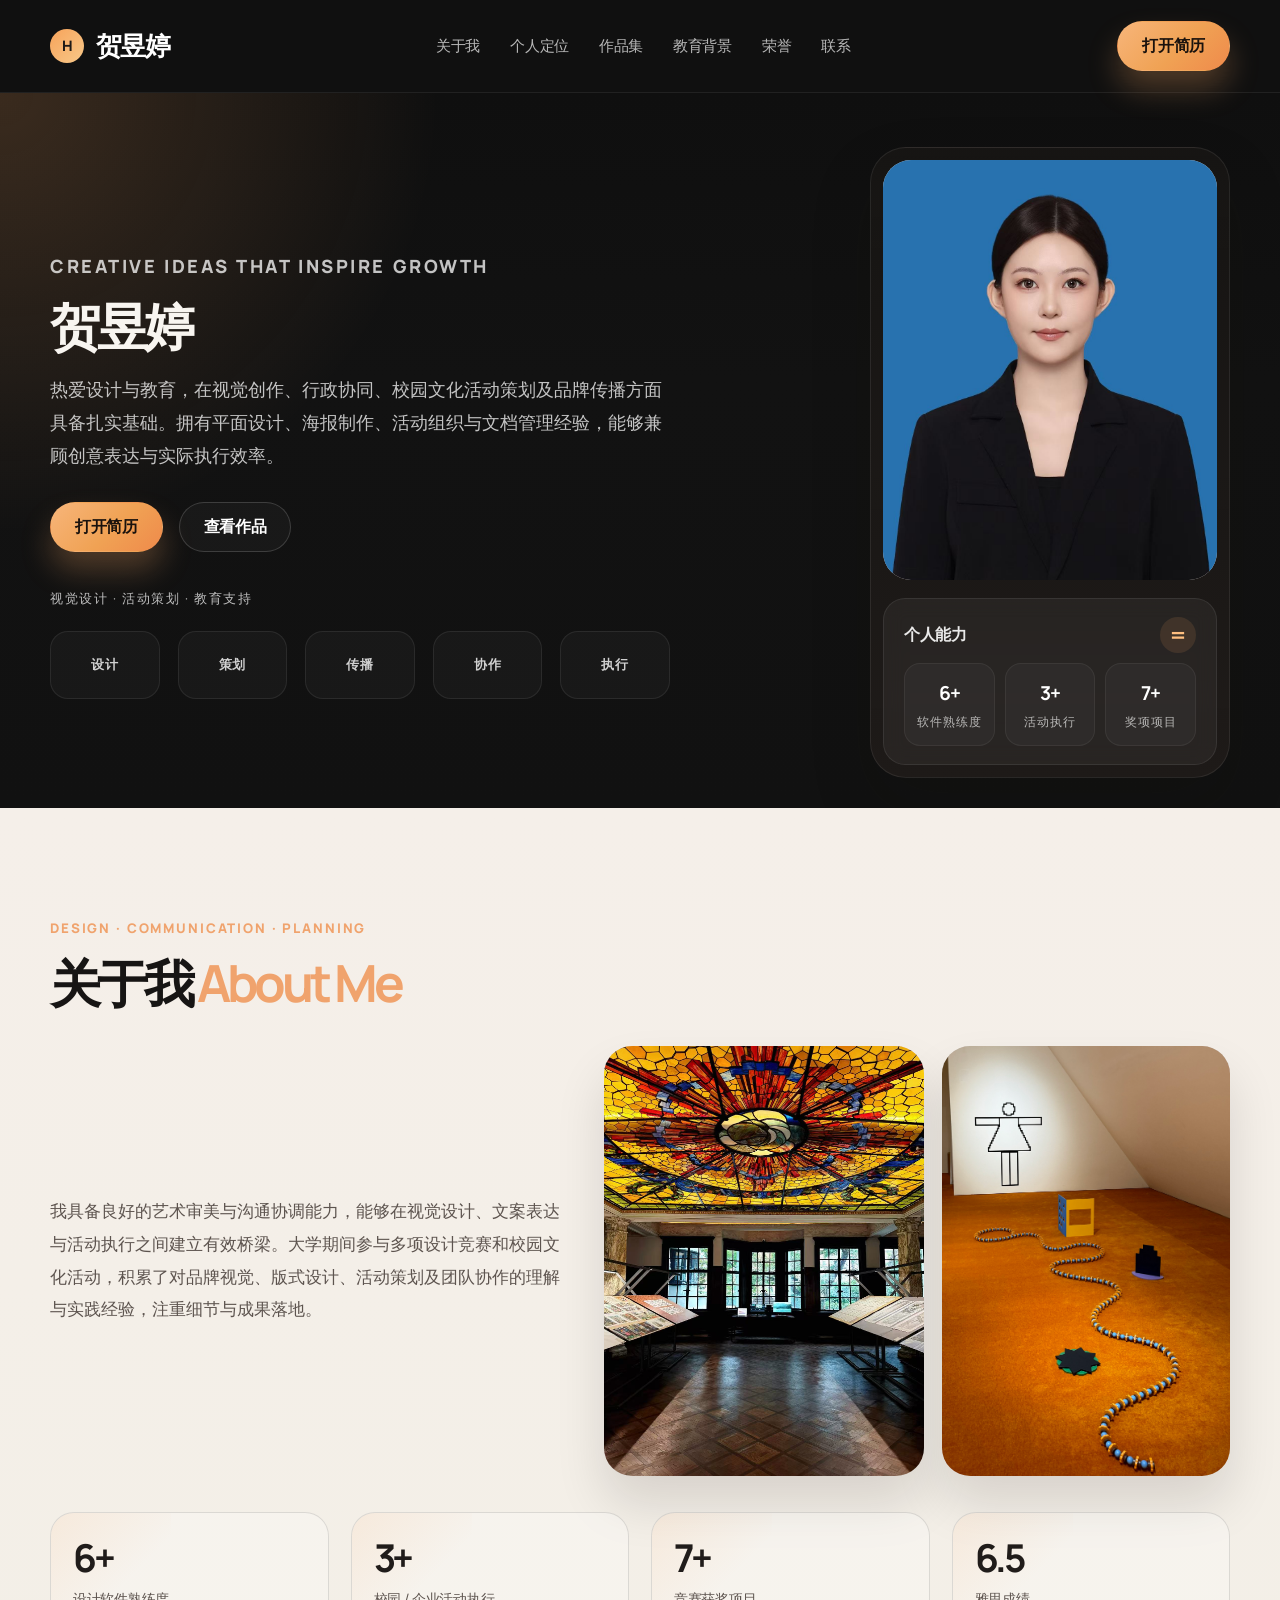
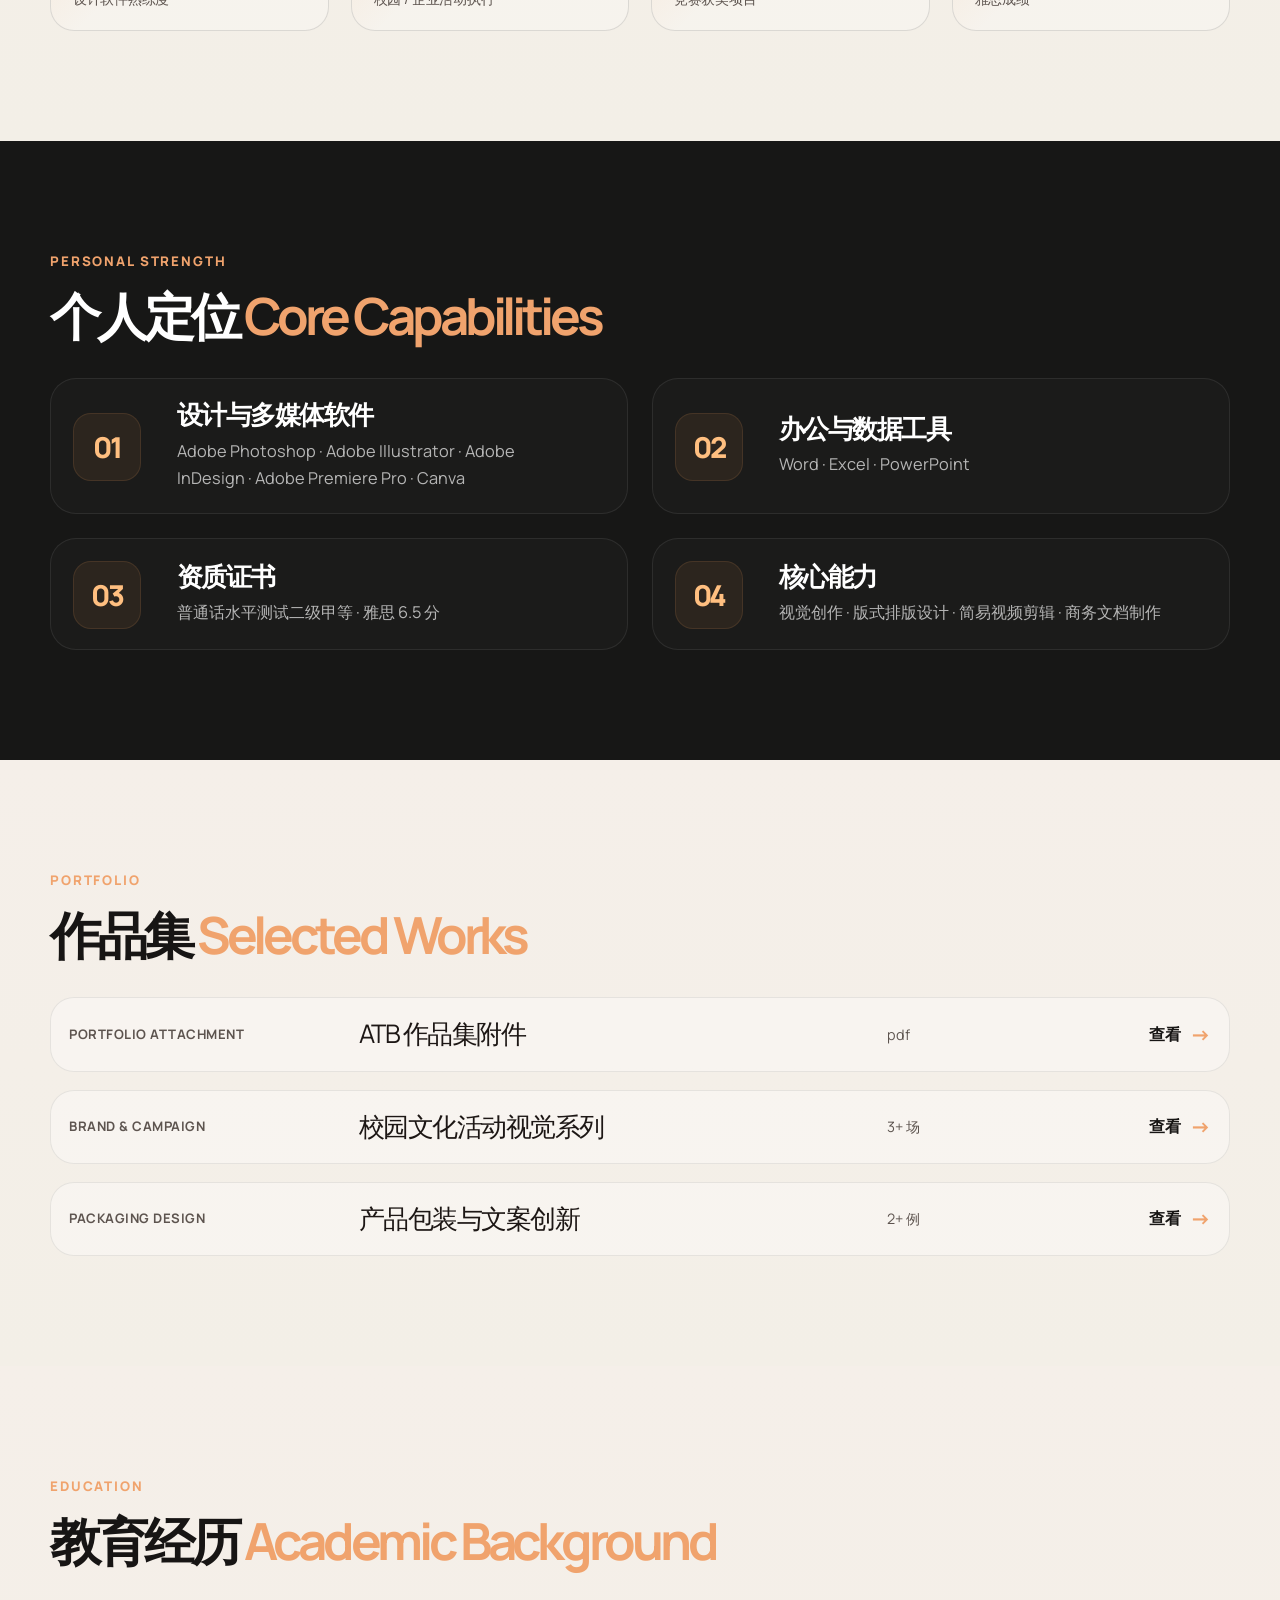
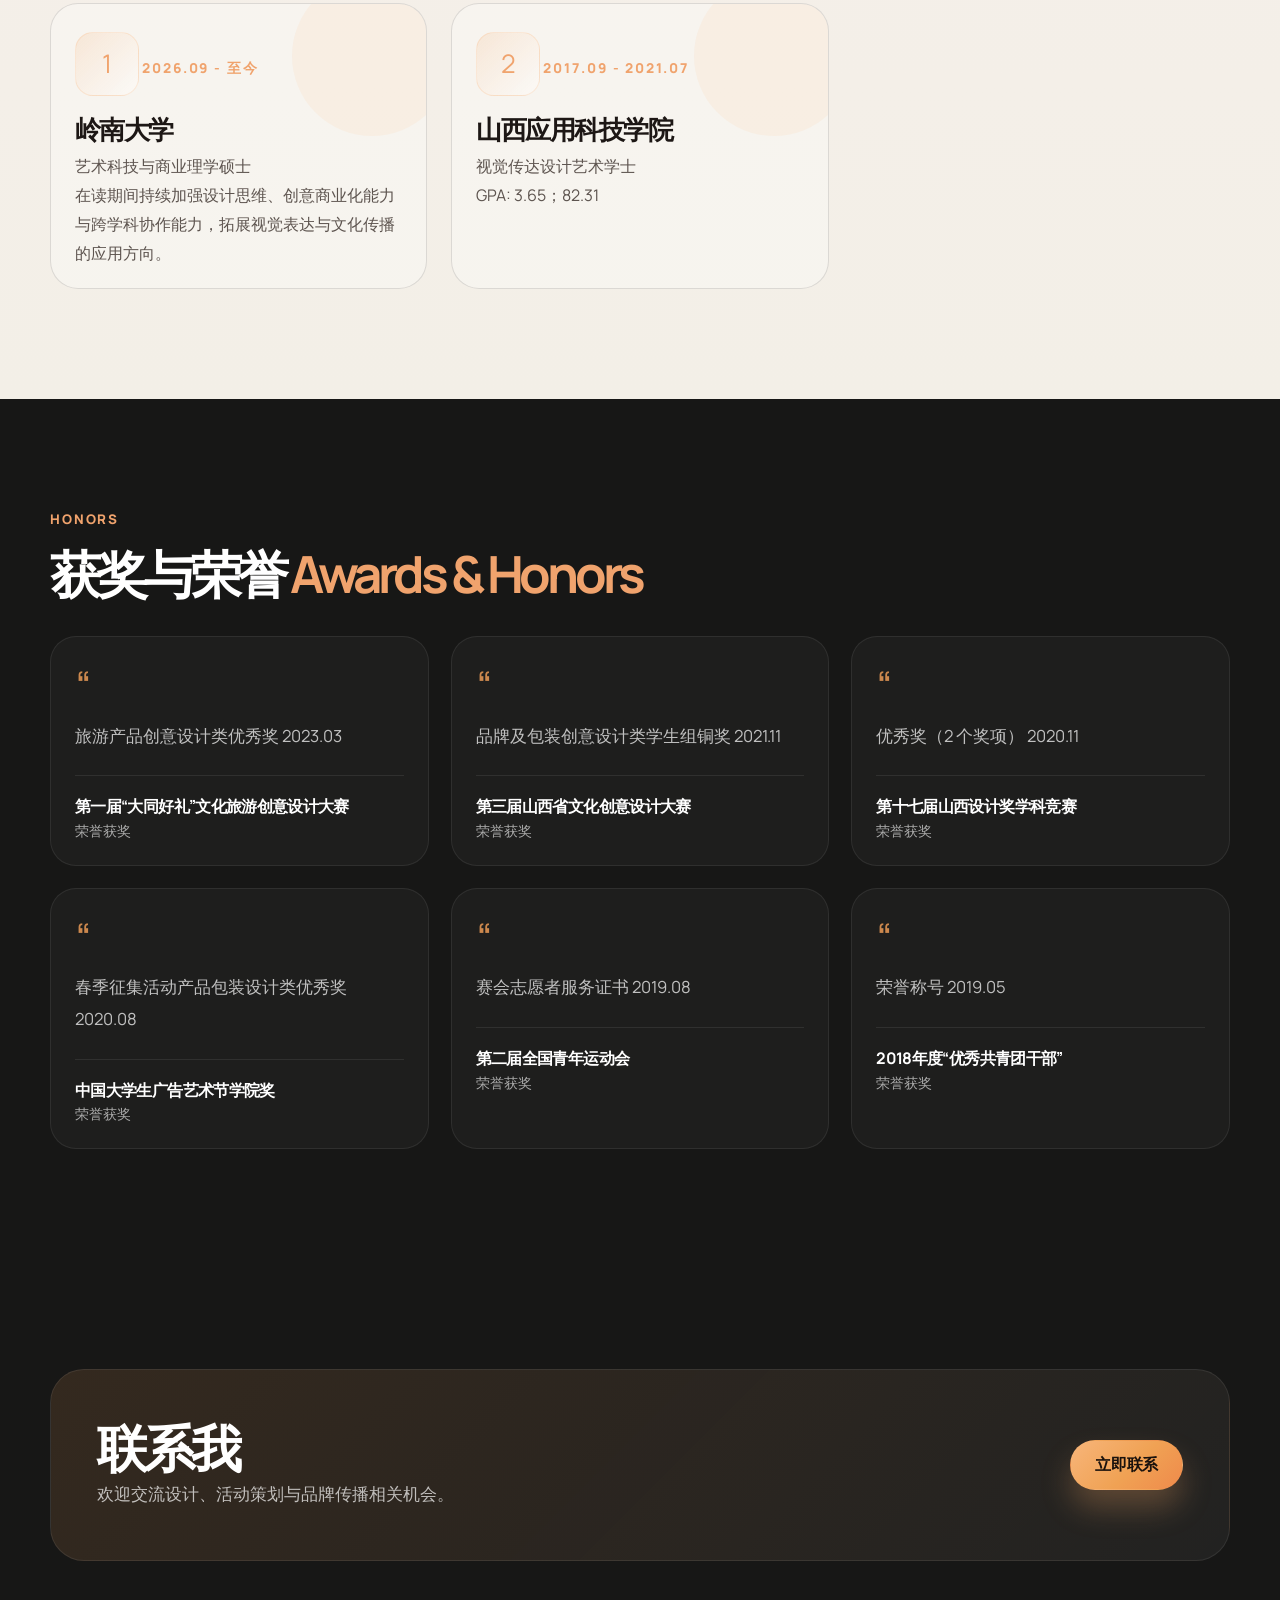
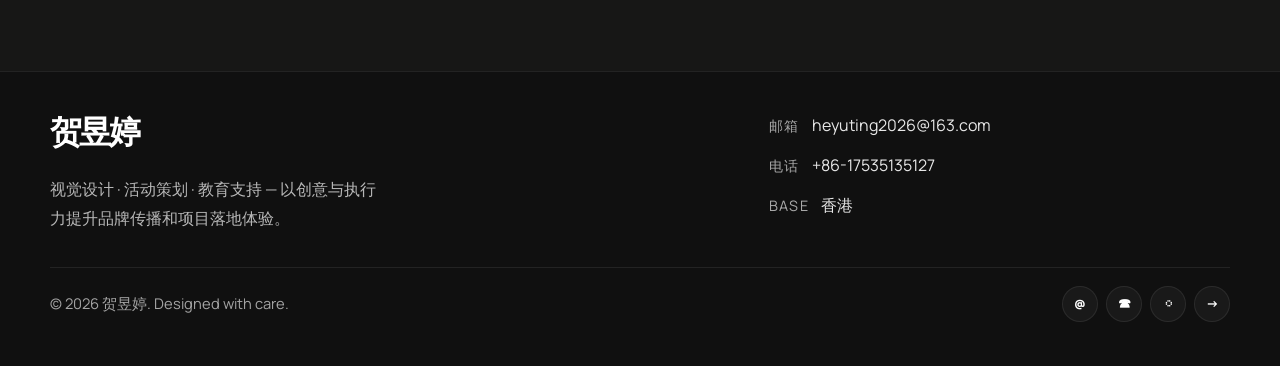
==== commit 3d8a6589: "Update CV content and layout" ====
--- a/cv.html
+++ b/cv.html
@@ -255,19 +255,19 @@
 
     .hero-visual {
       position: relative;
-      min-height: 720px;
+      min-height: 600px;
       display: flex;
-      align-items: flex-end;
+      align-items: center;
       justify-content: center;
       width: 100%;
     }
 
     .hero-card {
       position: relative;
-      width: min(100%, 460px);
-      min-height: 620px;
+      width: min(100%, 360px);
+      min-height: 500px;
       margin-left: auto;
-      padding: 18px 18px 14px;
+      padding: 12px 12px 12px;
       background: linear-gradient(180deg, rgba(24, 22, 20, 0.8), rgba(31, 27, 25, 0.96));
       border: 1px solid rgba(255,255,255,0.08);
       border-radius: 36px;
@@ -290,8 +290,8 @@
       position: relative;
       z-index: 1;
       width: 100%;
-      height: clamp(320px, 42vw, 480px);
-      border-radius: 30px;
+      height: clamp(280px, 34vw, 420px);
+      border-radius: 28px;
       overflow: hidden;
       background: #d9d4d0;
     }
@@ -300,6 +300,7 @@
       width: 100%;
       height: 100%;
       object-fit: cover;
+      object-position: center 18%;
     }
 
     .hero-badge {
@@ -566,19 +567,6 @@
       font-size: 1.02rem;
     }
 
-    .service-arrow {
-      display: inline-flex;
-      align-items: center;
-      justify-content: center;
-      width: 36px;
-      height: 36px;
-      border-radius: 50%;
-      font-size: 1.2rem;
-      background: rgba(255,255,255,0.04);
-      border: 1px solid rgba(255,255,255,0.08);
-      color: var(--orange-3);
-    }
-
     .portfolio-list {
       display: grid;
       gap: 18px;
@@ -820,9 +808,13 @@
 
     .footer-grid {
       display: grid;
-      grid-template-columns: 1.4fr 0.9fr 0.9fr 1.2fr;
+      grid-template-columns: 1.8fr 0.9fr 0.9fr 0.8fr;
       gap: 28px;
       align-items: start;
+    }
+
+    .footer-intro {
+      min-width: 0;
     }
 
     .footer-brand {
@@ -831,27 +823,59 @@
       letter-spacing: -0.08em;
     }
 
-    .footer-grid h4 {
-      margin: 0 0 18px;
+    .footer-intro p {
+      margin: 18px 0 0;
+      color: rgba(255,255,255,0.7);
+      line-height: 1.8;
+      max-width: 330px;
+    }
+
+    .footer-grid {
+      display: grid;
+      grid-template-columns: 1.8fr 1.2fr;
+      gap: 28px;
+      align-items: start;
+    }
+
+    .footer-intro {
+      min-width: 0;
+    }
+
+    .footer-intro p {
+      margin: 18px 0 0;
+      color: rgba(255,255,255,0.7);
+      line-height: 1.8;
+      max-width: 330px;
+    }
+
+    .footer-contact-stack {
+      display: grid;
+      align-content: center;
+      gap: 12px;
+      min-height: 120px;
+    }
+
+    .footer-contact-row {
+      display: flex;
+      align-items: center;
+      gap: 12px;
+      flex-wrap: wrap;
+      min-height: 28px;
+    }
+
+    .footer-label {
+      color: rgba(255,255,255,0.64);
       font-size: 0.9rem;
-      letter-spacing: 0.12em;
+      letter-spacing: 0.08em;
       text-transform: uppercase;
-      color: rgba(255,255,255,0.55);
-    }
-
-    .footer-links {
-      list-style: none;
-      margin: 0;
-      padding: 0;
-      display: grid;
-      gap: 12px;
-      color: rgba(255,255,255,0.7);
-    }
-
-    .footer-contact {
-      display: grid;
-      gap: 10px;
-      color: rgba(255,255,255,0.75);
+      line-height: 1.5;
+      white-space: nowrap;
+    }
+
+    .footer-value {
+      color: rgba(255,255,255,0.9);
+      line-height: 1.7;
+      word-break: break-word;
     }
 
     .footer-bottom {
@@ -1026,7 +1050,6 @@
 
           <div class="hero-visual" aria-label="个人展示图像">
             <div class="hero-card">
-              <div class="hero-badge">+ 设计能力</div>
               <div class="hero-card-image">
                 <img src="./证件照.jpg" alt="个人照片" />
               </div>
@@ -1074,10 +1097,10 @@
 
             <div class="image-stack" aria-label="个人作品示意">
               <figure>
-                <img class="tall" src="https://images.unsplash.com/photo-1552664730-d307ca884978?auto=format&fit=crop&w=900&q=80" alt="设计团队协作" />
+                <img class="tall" src="./p1.jpg" alt="设计团队协作" />
               </figure>
               <figure>
-                <img src="https://images.unsplash.com/photo-1522202176988-66273c2fd55f?auto=format&fit=crop&w=900&q=80" alt="创意办公环境" />
+                <img src="./p2.jpg" alt="创意办公环境" />
               </figure>
             </div>
           </div>
@@ -1173,39 +1196,25 @@
     <footer class="site-footer">
       <div class="container">
         <div class="footer-grid">
-          <div>
+          <div class="footer-intro">
             <div class="footer-brand">贺昱婷</div>
-            <p style="color: rgba(255,255,255,0.7); margin-top: 18px; line-height: 1.8; max-width: 330px;">
+            <p>
               视觉设计 · 活动策划 · 教育支持 — 以创意与执行力提升品牌传播和项目落地体验。
             </p>
           </div>
 
-          <div>
-            <h4>导航</h4>
-            <ul class="footer-links">
-              <li>关于我</li>
-              <li>作品集</li>
-              <li>教育背景</li>
-              <li>荣誉</li>
-            </ul>
-          </div>
-
-          <div>
-            <h4>联系</h4>
-            <ul class="footer-links">
-              <li>邮箱</li>
-              <li>电话</li>
-              <li>城市</li>
-              <li>简历</li>
-            </ul>
-          </div>
-
-          <div>
-            <h4>Contact</h4>
-            <div class="footer-contact">
-              <span id="contact-phone">+86-17535135127</span>
-              <span id="contact-email">heyuting2026@163.com</span>
-              <span id="contact-city">香港</span>
+          <div class="footer-contact-stack">
+            <div class="footer-contact-row">
+              <span class="footer-label">邮箱</span>
+              <span id="contact-email" class="footer-value">heyuting2026@163.com</span>
+            </div>
+            <div class="footer-contact-row">
+              <span class="footer-label">电话</span>
+              <span id="contact-phone" class="footer-value">+86-17535135127</span>
+            </div>
+            <div class="footer-contact-row">
+              <span class="footer-label">Base</span>
+              <span id="contact-city" class="footer-value">香港</span>
             </div>
           </div>
         </div>
@@ -1287,7 +1296,6 @@
               <h3>${(skill.title || '').replace(/&/g, '&amp;')}</h3>
               <p>${(skill.items || []).join(' · ')}</p>
             </div>
-            <span class="service-arrow">→</span>
           </article>
         `).join('');
       }
@@ -1318,12 +1326,11 @@
 
       const honorsWrap = document.getElementById('honors-list');
       if (honorsWrap && honors.length) {
-        honorsWrap.innerHTML = honors.slice(0, 3).map((item) => `
+        honorsWrap.innerHTML = honors.map((item) => `
           <article class="testimonial-card">
             <div class="quote-mark">“</div>
             <p>${item.text || ''}</p>
             <div class="testimonial-person">
-              <div class="avatar">${(item.title || 'A').slice(0, 2)}</div>
               <div>
                 <strong>${item.title || ''}</strong>
                 <span>荣誉获奖</span>
